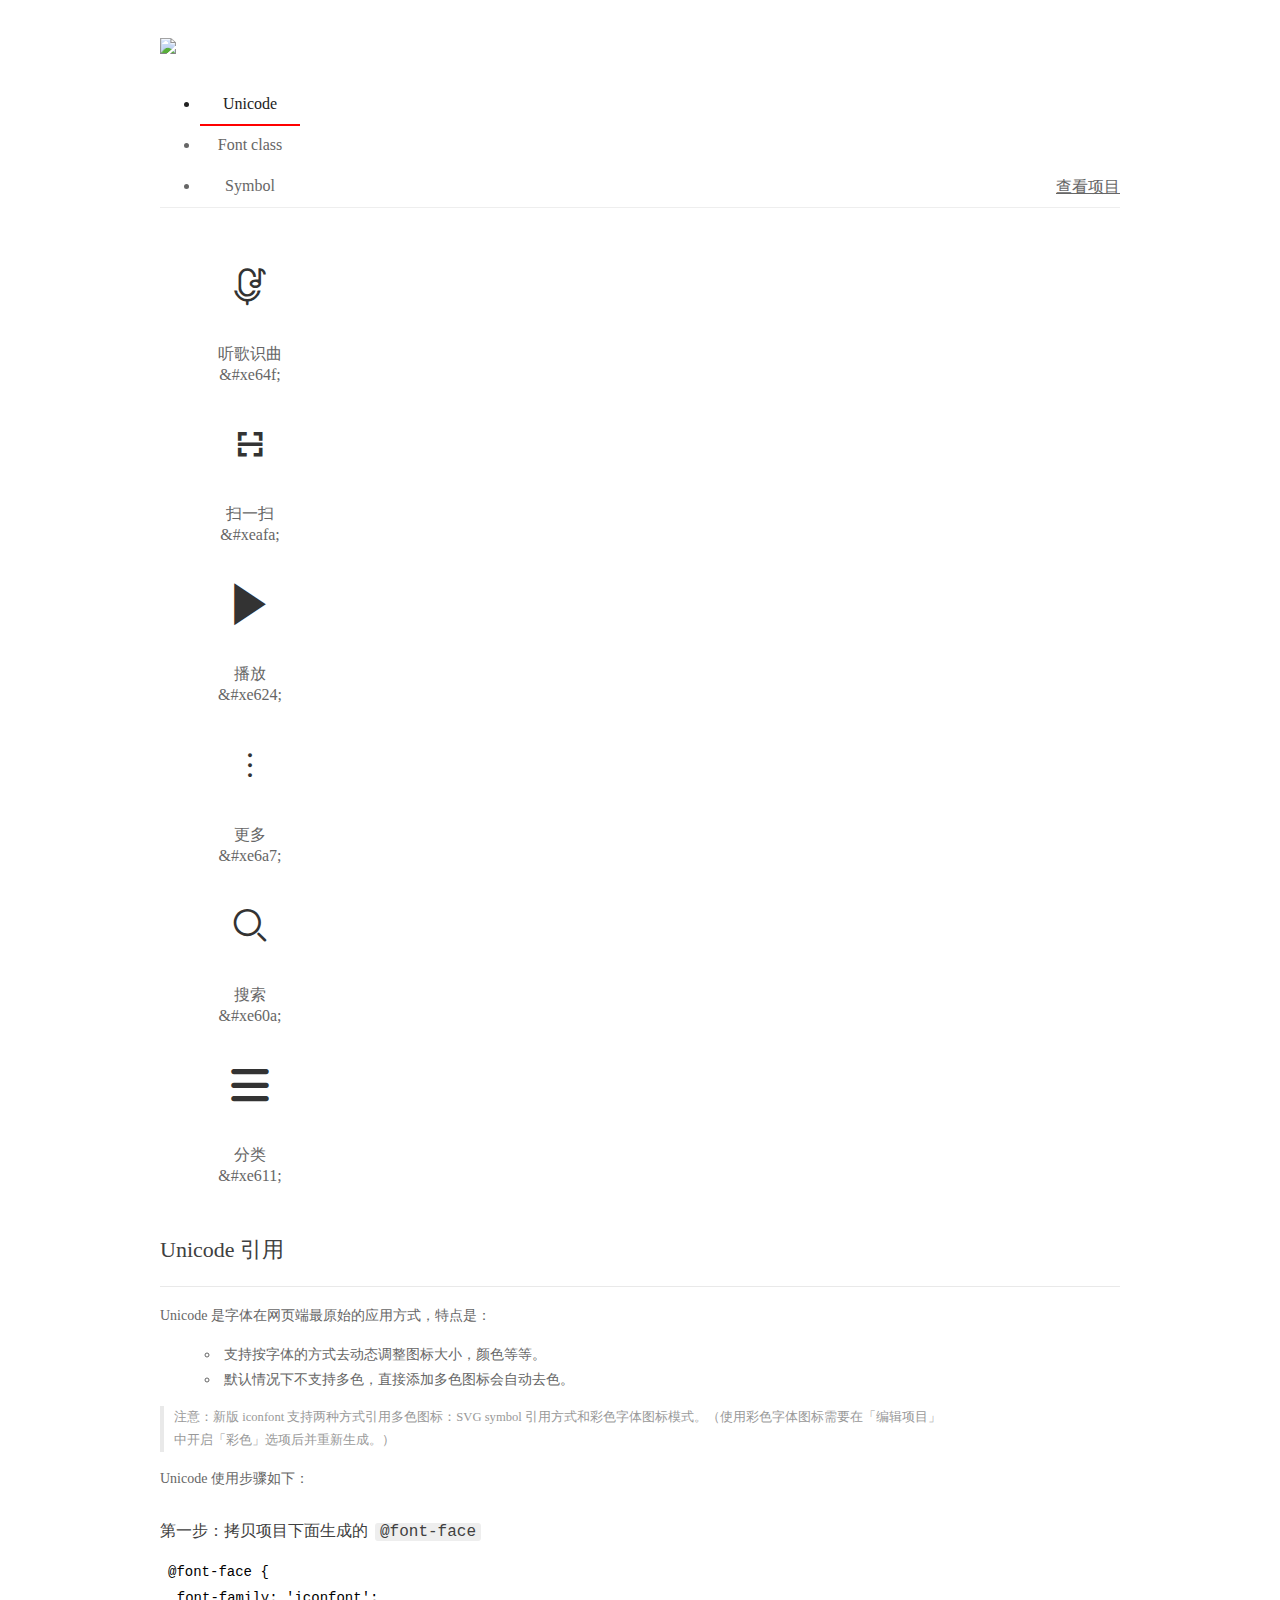
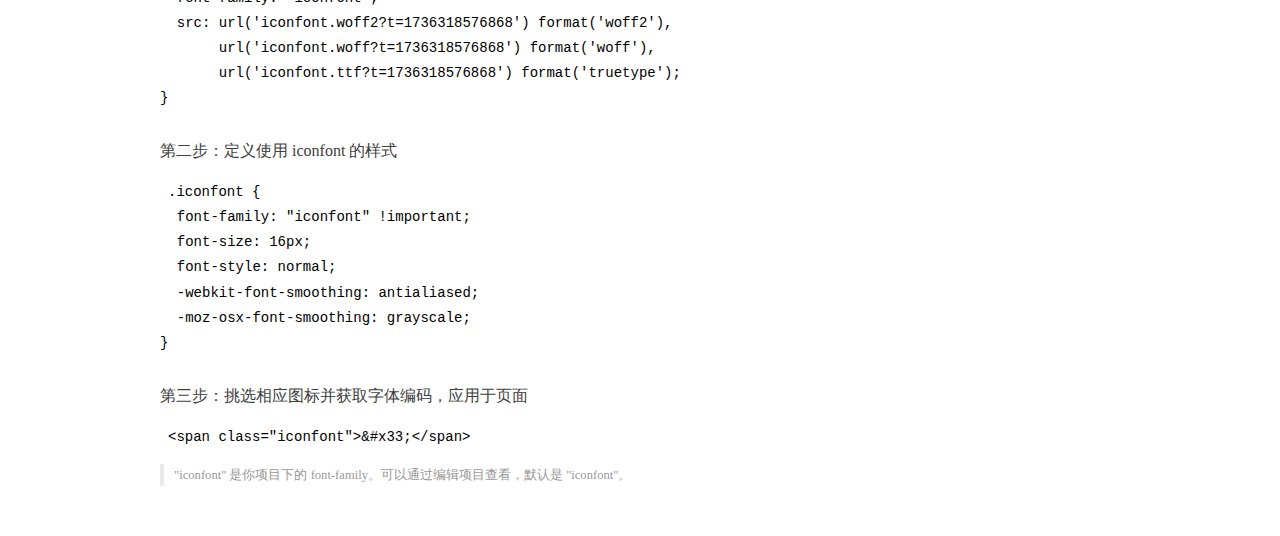
==== home/public/assets/fonts/demo_index.html @ 4e49a6f7 "optimize all" ====
<!DOCTYPE html>
<html>
<head>
  <meta charset="utf-8"/>
  <title>iconfont Demo</title>
  <link rel="shortcut icon" href="//img.alicdn.com/imgextra/i4/O1CN01Z5paLz1O0zuCC7osS_!!6000000001644-55-tps-83-82.svg" type="image/x-icon"/>
  <link rel="icon" type="image/svg+xml" href="//img.alicdn.com/imgextra/i4/O1CN01Z5paLz1O0zuCC7osS_!!6000000001644-55-tps-83-82.svg"/>
  <link rel="stylesheet" href="https://g.alicdn.com/thx/cube/1.3.2/cube.min.css">
  <link rel="stylesheet" href="demo.css">
  <link rel="stylesheet" href="iconfont.css">
  <script src="iconfont.js"></script>
  <!-- jQuery -->
  <script src="https://a1.alicdn.com/oss/uploads/2018/12/26/7bfddb60-08e8-11e9-9b04-53e73bb6408b.js"></script>
  <!-- 代码高亮 -->
  <script src="https://a1.alicdn.com/oss/uploads/2018/12/26/a3f714d0-08e6-11e9-8a15-ebf944d7534c.js"></script>
  <style>
    .main .logo {
      margin-top: 0;
      height: auto;
    }

    .main .logo a {
      display: flex;
      align-items: center;
    }

    .main .logo .sub-title {
      margin-left: 0.5em;
      font-size: 22px;
      color: #fff;
      background: linear-gradient(-45deg, #3967FF, #B500FE);
      -webkit-background-clip: text;
      -webkit-text-fill-color: transparent;
    }
  </style>
</head>
<body>
  <div class="main">
    <h1 class="logo"><a href="https://www.iconfont.cn/" title="iconfont 首页" target="_blank">
      <img width="200" src="https://img.alicdn.com/imgextra/i3/O1CN01Mn65HV1FfSEzR6DKv_!!6000000000514-55-tps-228-59.svg">
      
    </a></h1>
    <div class="nav-tabs">
      <ul id="tabs" class="dib-box">
        <li class="dib active"><span>Unicode</span></li>
        <li class="dib"><span>Font class</span></li>
        <li class="dib"><span>Symbol</span></li>
      </ul>
      
      <a href="https://www.iconfont.cn/manage/index?manage_type=myprojects&projectId=4805998" target="_blank" class="nav-more">查看项目</a>
      
    </div>
    <div class="tab-container">
      <div class="content unicode" style="display: block;">
          <ul class="icon_lists dib-box">
          
            <li class="dib">
              <span class="icon iconfont">&#xe64f;</span>
                <div class="name">听歌识曲</div>
                <div class="code-name">&amp;#xe64f;</div>
              </li>
          
            <li class="dib">
              <span class="icon iconfont">&#xeafa;</span>
                <div class="name">扫一扫</div>
                <div class="code-name">&amp;#xeafa;</div>
              </li>
          
            <li class="dib">
              <span class="icon iconfont">&#xe624;</span>
                <div class="name">播放</div>
                <div class="code-name">&amp;#xe624;</div>
              </li>
          
            <li class="dib">
              <span class="icon iconfont">&#xe6a7;</span>
                <div class="name">更多</div>
                <div class="code-name">&amp;#xe6a7;</div>
              </li>
          
            <li class="dib">
              <span class="icon iconfont">&#xe60a;</span>
                <div class="name">搜索</div>
                <div class="code-name">&amp;#xe60a;</div>
              </li>
          
            <li class="dib">
              <span class="icon iconfont">&#xe611;</span>
                <div class="name">分类</div>
                <div class="code-name">&amp;#xe611;</div>
              </li>
          
          </ul>
          <div class="article markdown">
          <h2 id="unicode-">Unicode 引用</h2>
          <hr>

          <p>Unicode 是字体在网页端最原始的应用方式，特点是：</p>
          <ul>
            <li>支持按字体的方式去动态调整图标大小，颜色等等。</li>
            <li>默认情况下不支持多色，直接添加多色图标会自动去色。</li>
          </ul>
          <blockquote>
            <p>注意：新版 iconfont 支持两种方式引用多色图标：SVG symbol 引用方式和彩色字体图标模式。（使用彩色字体图标需要在「编辑项目」中开启「彩色」选项后并重新生成。）</p>
          </blockquote>
          <p>Unicode 使用步骤如下：</p>
          <h3 id="-font-face">第一步：拷贝项目下面生成的 <code>@font-face</code></h3>
<pre><code class="language-css"
>@font-face {
  font-family: 'iconfont';
  src: url('iconfont.woff2?t=1736318576868') format('woff2'),
       url('iconfont.woff?t=1736318576868') format('woff'),
       url('iconfont.ttf?t=1736318576868') format('truetype');
}
</code></pre>
          <h3 id="-iconfont-">第二步：定义使用 iconfont 的样式</h3>
<pre><code class="language-css"
>.iconfont {
  font-family: "iconfont" !important;
  font-size: 16px;
  font-style: normal;
  -webkit-font-smoothing: antialiased;
  -moz-osx-font-smoothing: grayscale;
}
</code></pre>
          <h3 id="-">第三步：挑选相应图标并获取字体编码，应用于页面</h3>
<pre>
<code class="language-html"
>&lt;span class="iconfont"&gt;&amp;#x33;&lt;/span&gt;
</code></pre>
          <blockquote>
            <p>"iconfont" 是你项目下的 font-family。可以通过编辑项目查看，默认是 "iconfont"。</p>
          </blockquote>
          </div>
      </div>
      <div class="content font-class">
        <ul class="icon_lists dib-box">
          
          <li class="dib">
            <span class="icon iconfont icon-tinggeshiqu"></span>
            <div class="name">
              听歌识曲
            </div>
            <div class="code-name">.icon-tinggeshiqu
            </div>
          </li>
          
          <li class="dib">
            <span class="icon iconfont icon-saoyisao"></span>
            <div class="name">
              扫一扫
            </div>
            <div class="code-name">.icon-saoyisao
            </div>
          </li>
          
          <li class="dib">
            <span class="icon iconfont icon-arrow-"></span>
            <div class="name">
              播放
            </div>
            <div class="code-name">.icon-arrow-
            </div>
          </li>
          
          <li class="dib">
            <span class="icon iconfont icon-gengduo"></span>
            <div class="name">
              更多
            </div>
            <div class="code-name">.icon-gengduo
            </div>
          </li>
          
          <li class="dib">
            <span class="icon iconfont icon-sousuo"></span>
            <div class="name">
              搜索
            </div>
            <div class="code-name">.icon-sousuo
            </div>
          </li>
          
          <li class="dib">
            <span class="icon iconfont icon-fenlei"></span>
            <div class="name">
              分类
            </div>
            <div class="code-name">.icon-fenlei
            </div>
          </li>
          
        </ul>
        <div class="article markdown">
        <h2 id="font-class-">font-class 引用</h2>
        <hr>

        <p>font-class 是 Unicode 使用方式的一种变种，主要是解决 Unicode 书写不直观，语意不明确的问题。</p>
        <p>与 Unicode 使用方式相比，具有如下特点：</p>
        <ul>
          <li>相比于 Unicode 语意明确，书写更直观。可以很容易分辨这个 icon 是什么。</li>
          <li>因为使用 class 来定义图标，所以当要替换图标时，只需要修改 class 里面的 Unicode 引用。</li>
        </ul>
        <p>使用步骤如下：</p>
        <h3 id="-fontclass-">第一步：引入项目下面生成的 fontclass 代码：</h3>
<pre><code class="language-html">&lt;link rel="stylesheet" href="./iconfont.css"&gt;
</code></pre>
        <h3 id="-">第二步：挑选相应图标并获取类名，应用于页面：</h3>
<pre><code class="language-html">&lt;span class="iconfont icon-xxx"&gt;&lt;/span&gt;
</code></pre>
        <blockquote>
          <p>"
            iconfont" 是你项目下的 font-family。可以通过编辑项目查看，默认是 "iconfont"。</p>
        </blockquote>
      </div>
      </div>
      <div class="content symbol">
          <ul class="icon_lists dib-box">
          
            <li class="dib">
                <svg class="icon svg-icon" aria-hidden="true">
                  <use xlink:href="#icon-tinggeshiqu"></use>
                </svg>
                <div class="name">听歌识曲</div>
                <div class="code-name">#icon-tinggeshiqu</div>
            </li>
          
            <li class="dib">
                <svg class="icon svg-icon" aria-hidden="true">
                  <use xlink:href="#icon-saoyisao"></use>
                </svg>
                <div class="name">扫一扫</div>
                <div class="code-name">#icon-saoyisao</div>
            </li>
          
            <li class="dib">
                <svg class="icon svg-icon" aria-hidden="true">
                  <use xlink:href="#icon-arrow-"></use>
                </svg>
                <div class="name">播放</div>
                <div class="code-name">#icon-arrow-</div>
            </li>
          
            <li class="dib">
                <svg class="icon svg-icon" aria-hidden="true">
                  <use xlink:href="#icon-gengduo"></use>
                </svg>
                <div class="name">更多</div>
                <div class="code-name">#icon-gengduo</div>
            </li>
          
            <li class="dib">
                <svg class="icon svg-icon" aria-hidden="true">
                  <use xlink:href="#icon-sousuo"></use>
                </svg>
                <div class="name">搜索</div>
                <div class="code-name">#icon-sousuo</div>
            </li>
          
            <li class="dib">
                <svg class="icon svg-icon" aria-hidden="true">
                  <use xlink:href="#icon-fenlei"></use>
                </svg>
                <div class="name">分类</div>
                <div class="code-name">#icon-fenlei</div>
            </li>
          
          </ul>
          <div class="article markdown">
          <h2 id="symbol-">Symbol 引用</h2>
          <hr>

          <p>这是一种全新的使用方式，应该说这才是未来的主流，也是平台目前推荐的用法。相关介绍可以参考这篇<a href="">文章</a>
            这种用法其实是做了一个 SVG 的集合，与另外两种相比具有如下特点：</p>
          <ul>
            <li>支持多色图标了，不再受单色限制。</li>
            <li>通过一些技巧，支持像字体那样，通过 <code>font-size</code>, <code>color</code> 来调整样式。</li>
            <li>兼容性较差，支持 IE9+，及现代浏览器。</li>
            <li>浏览器渲染 SVG 的性能一般，还不如 png。</li>
          </ul>
          <p>使用步骤如下：</p>
          <h3 id="-symbol-">第一步：引入项目下面生成的 symbol 代码：</h3>
<pre><code class="language-html">&lt;script src="./iconfont.js"&gt;&lt;/script&gt;
</code></pre>
          <h3 id="-css-">第二步：加入通用 CSS 代码（引入一次就行）：</h3>
<pre><code class="language-html">&lt;style&gt;
.icon {
  width: 1em;
  height: 1em;
  vertical-align: -0.15em;
  fill: currentColor;
  overflow: hidden;
}
&lt;/style&gt;
</code></pre>
          <h3 id="-">第三步：挑选相应图标并获取类名，应用于页面：</h3>
<pre><code class="language-html">&lt;svg class="icon" aria-hidden="true"&gt;
  &lt;use xlink:href="#icon-xxx"&gt;&lt;/use&gt;
&lt;/svg&gt;
</code></pre>
          </div>
      </div>

    </div>
  </div>
  <script>
  $(document).ready(function () {
      $('.tab-container .content:first').show()

      $('#tabs li').click(function (e) {
        var tabContent = $('.tab-container .content')
        var index = $(this).index()

        if ($(this).hasClass('active')) {
          return
        } else {
          $('#tabs li').removeClass('active')
          $(this).addClass('active')

          tabContent.hide().eq(index).fadeIn()
        }
      })
    })
  </script>
</body>
</html>
---- home/public/assets/fonts/demo.css ----
/* Logo 字体 */
@font-face {
  font-family: "iconfont logo";
  src: url('https://at.alicdn.com/t/font_985780_km7mi63cihi.eot?t=1545807318834');
  src: url('https://at.alicdn.com/t/font_985780_km7mi63cihi.eot?t=1545807318834#iefix') format('embedded-opentype'),
    url('https://at.alicdn.com/t/font_985780_km7mi63cihi.woff?t=1545807318834') format('woff'),
    url('https://at.alicdn.com/t/font_985780_km7mi63cihi.ttf?t=1545807318834') format('truetype'),
    url('https://at.alicdn.com/t/font_985780_km7mi63cihi.svg?t=1545807318834#iconfont') format('svg');
}

.logo {
  font-family: "iconfont logo";
  font-size: 160px;
  font-style: normal;
  -webkit-font-smoothing: antialiased;
  -moz-osx-font-smoothing: grayscale;
}

/* tabs */
.nav-tabs {
  position: relative;
}

.nav-tabs .nav-more {
  position: absolute;
  right: 0;
  bottom: 0;
  height: 42px;
  line-height: 42px;
  color: #666;
}

#tabs {
  border-bottom: 1px solid #eee;
}

#tabs li {
  cursor: pointer;
  width: 100px;
  height: 40px;
  line-height: 40px;
  text-align: center;
  font-size: 16px;
  border-bottom: 2px solid transparent;
  position: relative;
  z-index: 1;
  margin-bottom: -1px;
  color: #666;
}


#tabs .active {
  border-bottom-color: #f00;
  color: #222;
}

.tab-container .content {
  display: none;
}

/* 页面布局 */
.main {
  padding: 30px 100px;
  width: 960px;
  margin: 0 auto;
}

.main .logo {
  color: #333;
  text-align: left;
  margin-bottom: 30px;
  line-height: 1;
  height: 110px;
  margin-top: -50px;
  overflow: hidden;
  *zoom: 1;
}

.main .logo a {
  font-size: 160px;
  color: #333;
}

.helps {
  margin-top: 40px;
}

.helps pre {
  padding: 20px;
  margin: 10px 0;
  border: solid 1px #e7e1cd;
  background-color: #fffdef;
  overflow: auto;
}

.icon_lists {
  width: 100% !important;
  overflow: hidden;
  *zoom: 1;
}

.icon_lists li {
  width: 100px;
  margin-bottom: 10px;
  margin-right: 20px;
  text-align: center;
  list-style: none !important;
  cursor: default;
}

.icon_lists li .code-name {
  line-height: 1.2;
}

.icon_lists .icon {
  display: block;
  height: 100px;
  line-height: 100px;
  font-size: 42px;
  margin: 10px auto;
  color: #333;
  -webkit-transition: font-size 0.25s linear, width 0.25s linear;
  -moz-transition: font-size 0.25s linear, width 0.25s linear;
  transition: font-size 0.25s linear, width 0.25s linear;
}

.icon_lists .icon:hover {
  font-size: 100px;
}

.icon_lists .svg-icon {
  /* 通过设置 font-size 来改变图标大小 */
  width: 1em;
  /* 图标和文字相邻时，垂直对齐 */
  vertical-align: -0.15em;
  /* 通过设置 color 来改变 SVG 的颜色/fill */
  fill: currentColor;
  /* path 和 stroke 溢出 viewBox 部分在 IE 下会显示
      normalize.css 中也包含这行 */
  overflow: hidden;
}

.icon_lists li .name,
.icon_lists li .code-name {
  color: #666;
}

/* markdown 样式 */
.markdown {
  color: #666;
  font-size: 14px;
  line-height: 1.8;
}

.highlight {
  line-height: 1.5;
}

.markdown img {
  vertical-align: middle;
  max-width: 100%;
}

.markdown h1 {
  color: #404040;
  font-weight: 500;
  line-height: 40px;
  margin-bottom: 24px;
}

.markdown h2,
.markdown h3,
.markdown h4,
.markdown h5,
.markdown h6 {
  color: #404040;
  margin: 1.6em 0 0.6em 0;
  font-weight: 500;
  clear: both;
}

.markdown h1 {
  font-size: 28px;
}

.markdown h2 {
  font-size: 22px;
}

.markdown h3 {
  font-size: 16px;
}

.markdown h4 {
  font-size: 14px;
}

.markdown h5 {
  font-size: 12px;
}

.markdown h6 {
  font-size: 12px;
}

.markdown hr {
  height: 1px;
  border: 0;
  background: #e9e9e9;
  margin: 16px 0;
  clear: both;
}

.markdown p {
  margin: 1em 0;
}

.markdown>p,
.markdown>blockquote,
.markdown>.highlight,
.markdown>ol,
.markdown>ul {
  width: 80%;
}

.markdown ul>li {
  list-style: circle;
}

.markdown>ul li,
.markdown blockquote ul>li {
  margin-left: 20px;
  padding-left: 4px;
}

.markdown>ul li p,
.markdown>ol li p {
  margin: 0.6em 0;
}

.markdown ol>li {
  list-style: decimal;
}

.markdown>ol li,
.markdown blockquote ol>li {
  margin-left: 20px;
  padding-left: 4px;
}

.markdown code {
  margin: 0 3px;
  padding: 0 5px;
  background: #eee;
  border-radius: 3px;
}

.markdown strong,
.markdown b {
  font-weight: 600;
}

.markdown>table {
  border-collapse: collapse;
  border-spacing: 0px;
  empty-cells: show;
  border: 1px solid #e9e9e9;
  width: 95%;
  margin-bottom: 24px;
}

.markdown>table th {
  white-space: nowrap;
  color: #333;
  font-weight: 600;
}

.markdown>table th,
.markdown>table td {
  border: 1px solid #e9e9e9;
  padding: 8px 16px;
  text-align: left;
}

.markdown>table th {
  background: #F7F7F7;
}

.markdown blockquote {
  font-size: 90%;
  color: #999;
  border-left: 4px solid #e9e9e9;
  padding-left: 0.8em;
  margin: 1em 0;
}

.markdown blockquote p {
  margin: 0;
}

.markdown .anchor {
  opacity: 0;
  transition: opacity 0.3s ease;
  margin-left: 8px;
}

.markdown .waiting {
  color: #ccc;
}

.markdown h1:hover .anchor,
.markdown h2:hover .anchor,
.markdown h3:hover .anchor,
.markdown h4:hover .anchor,
.markdown h5:hover .anchor,
.markdown h6:hover .anchor {
  opacity: 1;
  display: inline-block;
}

.markdown>br,
.markdown>p>br {
  clear: both;
}


.hljs {
  display: block;
  background: white;
  padding: 0.5em;
  color: #333333;
  overflow-x: auto;
}

.hljs-comment,
.hljs-meta {
  color: #969896;
}

.hljs-string,
.hljs-variable,
.hljs-template-variable,
.hljs-strong,
.hljs-emphasis,
.hljs-quote {
  color: #df5000;
}

.hljs-keyword,
.hljs-selector-tag,
.hljs-type {
  color: #a71d5d;
}

.hljs-literal,
.hljs-symbol,
.hljs-bullet,
.hljs-attribute {
  color: #0086b3;
}

.hljs-section,
.hljs-name {
  color: #63a35c;
}

.hljs-tag {
  color: #333333;
}

.hljs-title,
.hljs-attr,
.hljs-selector-id,
.hljs-selector-class,
.hljs-selector-attr,
.hljs-selector-pseudo {
  color: #795da3;
}

.hljs-addition {
  color: #55a532;
  background-color: #eaffea;
}

.hljs-deletion {
  color: #bd2c00;
  background-color: #ffecec;
}

.hljs-link {
  text-decoration: underline;
}

/* 代码高亮 */
/* PrismJS 1.15.0
https://prismjs.com/download.html#themes=prism&languages=markup+css+clike+javascript */
/**
 * prism.js default theme for JavaScript, CSS and HTML
 * Based on dabblet (http://dabblet.com)
 * @author Lea Verou
 */
code[class*="language-"],
pre[class*="language-"] {
  color: black;
  background: none;
  text-shadow: 0 1px white;
  font-family: Consolas, Monaco, 'Andale Mono', 'Ubuntu Mono', monospace;
  text-align: left;
  white-space: pre;
  word-spacing: normal;
  word-break: normal;
  word-wrap: normal;
  line-height: 1.5;

  -moz-tab-size: 4;
  -o-tab-size: 4;
  tab-size: 4;

  -webkit-hyphens: none;
  -moz-hyphens: none;
  -ms-hyphens: none;
  hyphens: none;
}

pre[class*="language-"]::-moz-selection,
pre[class*="language-"] ::-moz-selection,
code[class*="language-"]::-moz-selection,
code[class*="language-"] ::-moz-selection {
  text-shadow: none;
  background: #b3d4fc;
}

pre[class*="language-"]::selection,
pre[class*="language-"] ::selection,
code[class*="language-"]::selection,
code[class*="language-"] ::selection {
  text-shadow: none;
  background: #b3d4fc;
}

@media print {

  code[class*="language-"],
  pre[class*="language-"] {
    text-shadow: none;
  }
}

/* Code blocks */
pre[class*="language-"] {
  padding: 1em;
  margin: .5em 0;
  overflow: auto;
}

:not(pre)>code[class*="language-"],
pre[class*="language-"] {
  background: #f5f2f0;
}

/* Inline code */
:not(pre)>code[class*="language-"] {
  padding: .1em;
  border-radius: .3em;
  white-space: normal;
}

.token.comment,
.token.prolog,
.token.doctype,
.token.cdata {
  color: slategray;
}

.token.punctuation {
  color: #999;
}

.namespace {
  opacity: .7;
}

.token.property,
.token.tag,
.token.boolean,
.token.number,
.token.constant,
.token.symbol,
.token.deleted {
  color: #905;
}

.token.selector,
.token.attr-name,
.token.string,
.token.char,
.token.builtin,
.token.inserted {
  color: #690;
}

.token.operator,
.token.entity,
.token.url,
.language-css .token.string,
.style .token.string {
  color: #9a6e3a;
  background: hsla(0, 0%, 100%, .5);
}

.token.atrule,
.token.attr-value,
.token.keyword {
  color: #07a;
}

.token.function,
.token.class-name {
  color: #DD4A68;
}

.token.regex,
.token.important,
.token.variable {
  color: #e90;
}

.token.important,
.token.bold {
  font-weight: bold;
}

.token.italic {
  font-style: italic;
}

.token.entity {
  cursor: help;
}
---- home/public/assets/fonts/iconfont.css ----
@font-face {
  font-family: "iconfont"; /* Project id 4805998 */
  src: url('iconfont.woff2?t=1736318576868') format('woff2'),
       url('iconfont.woff?t=1736318576868') format('woff'),
       url('iconfont.ttf?t=1736318576868') format('truetype');
}

.iconfont {
  font-family: "iconfont" !important;
  font-size: 16px;
  font-style: normal;
  -webkit-font-smoothing: antialiased;
  -moz-osx-font-smoothing: grayscale;
}

.icon-tinggeshiqu:before {
  content: "\e64f";
}

.icon-saoyisao:before {
  content: "\eafa";
}

.icon-arrow-:before {
  content: "\e624";
}

.icon-gengduo:before {
  content: "\e6a7";
}

.icon-sousuo:before {
  content: "\e60a";
}

.icon-fenlei:before {
  content: "\e611";
}
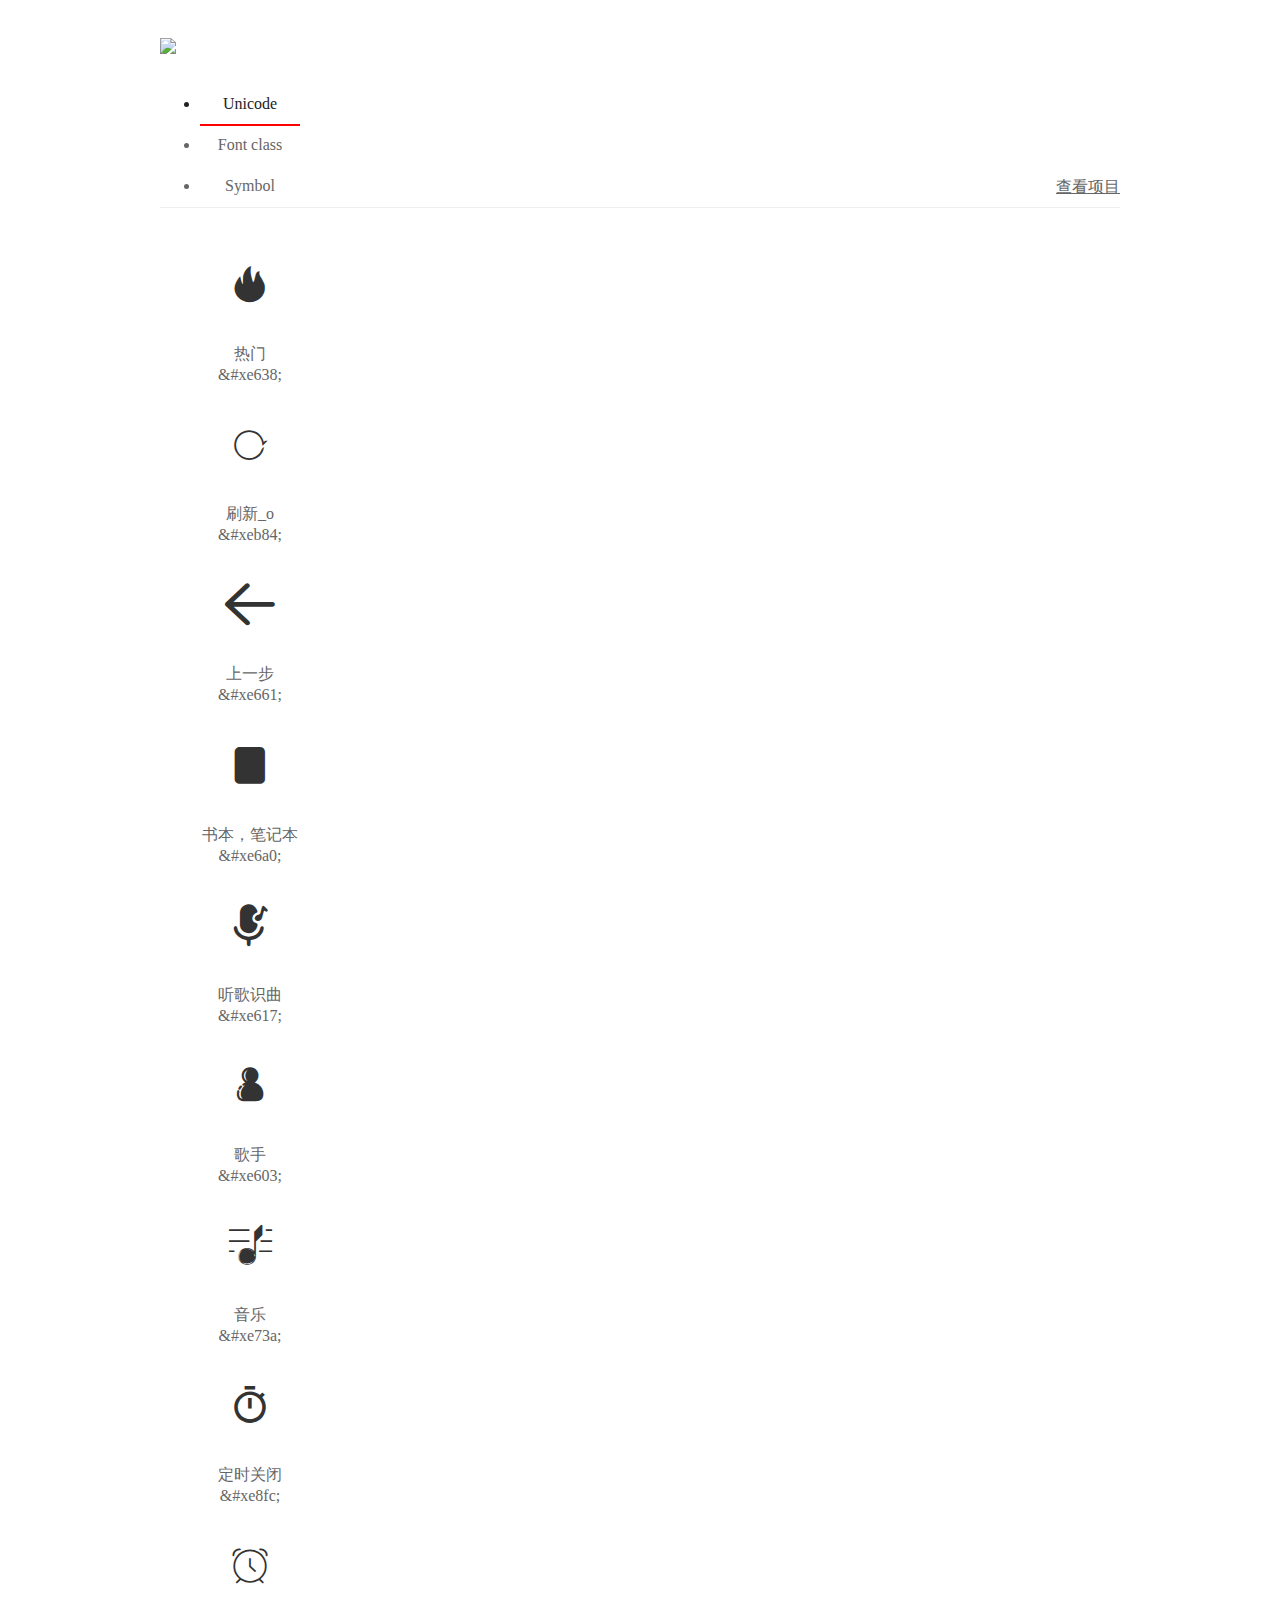
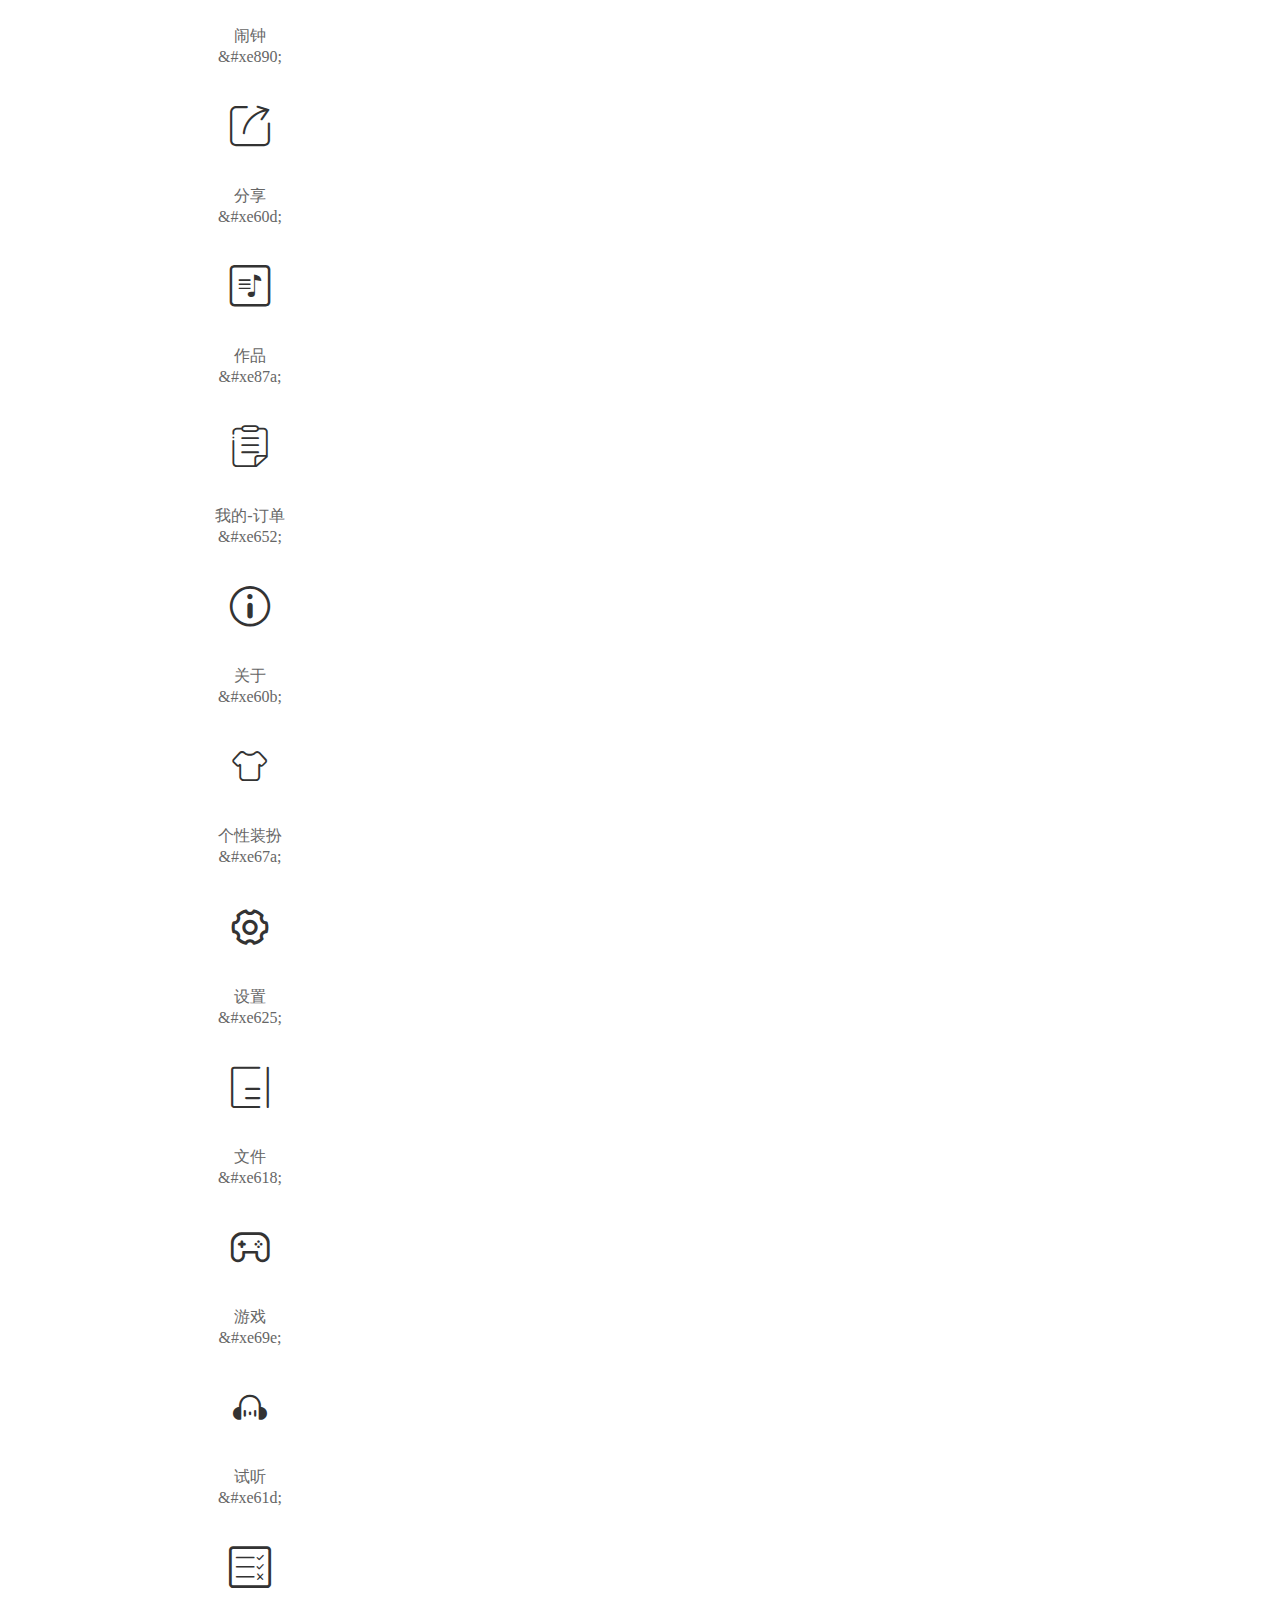
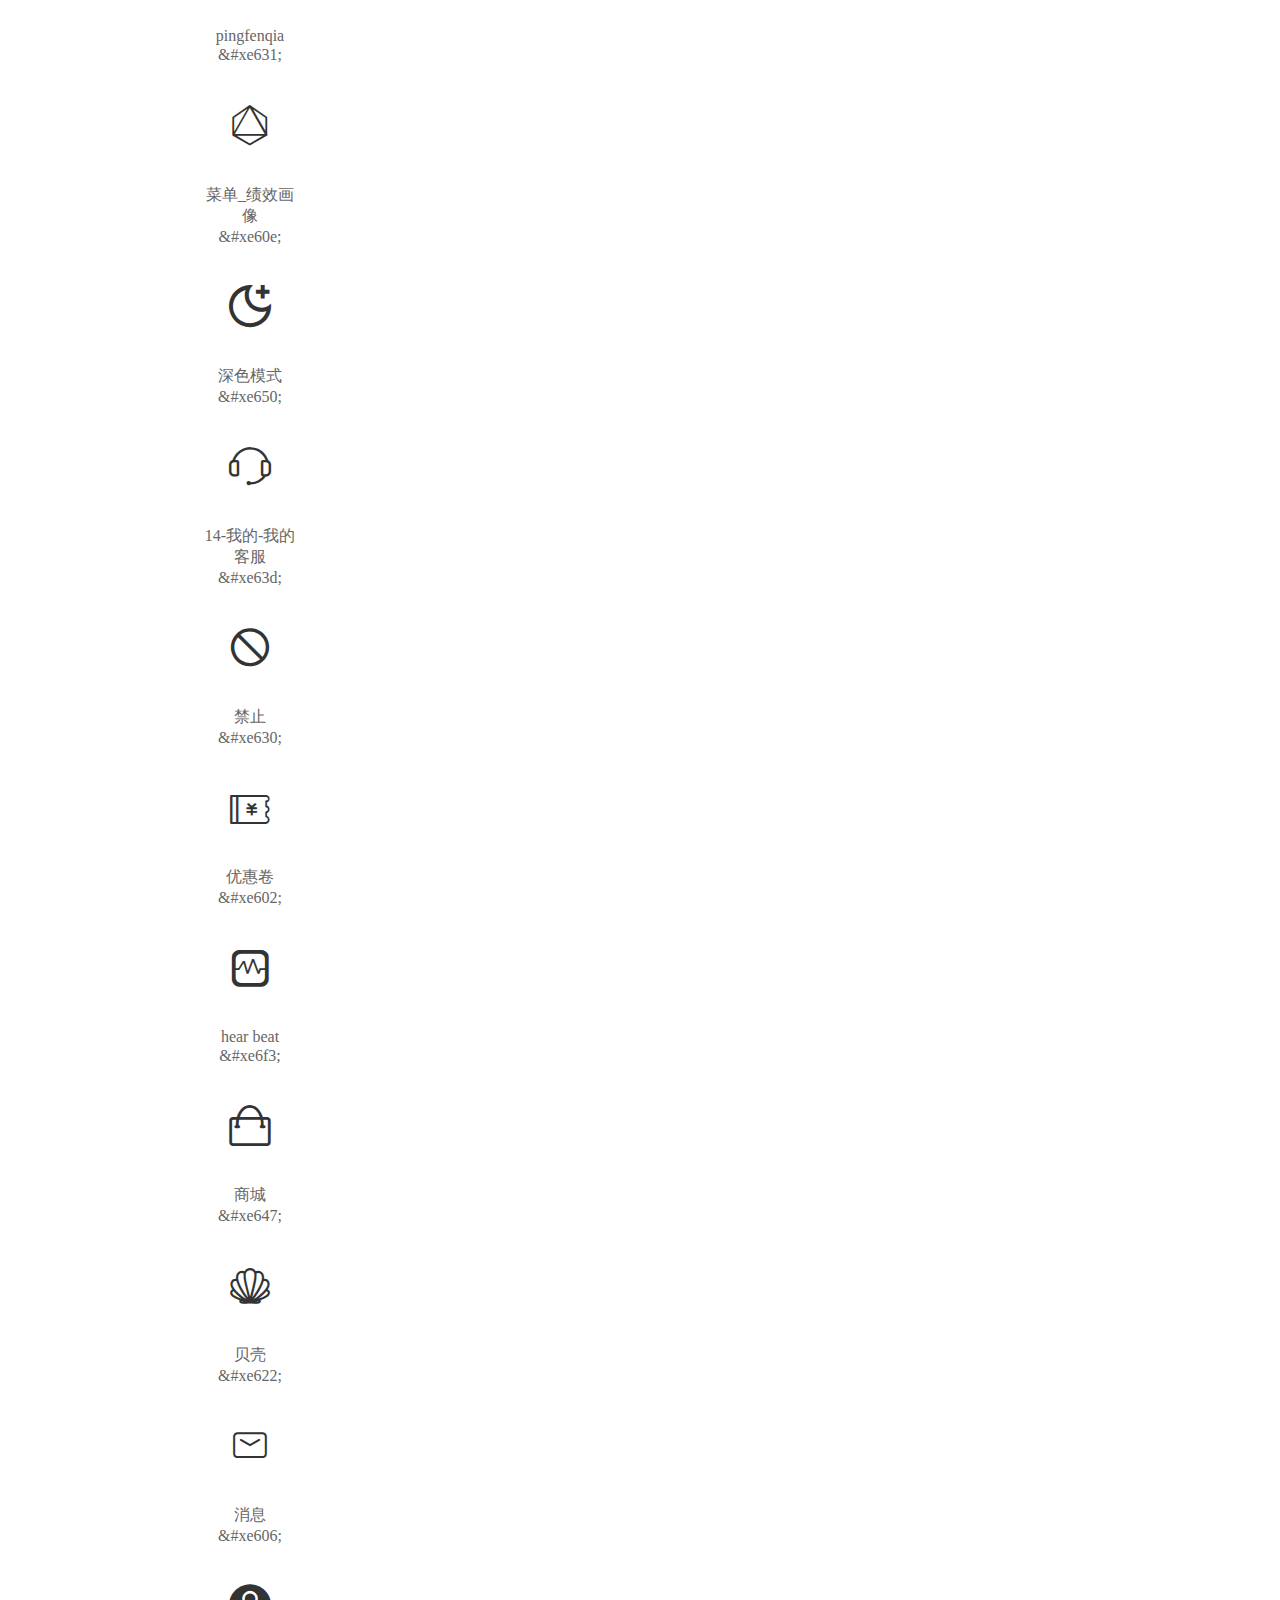
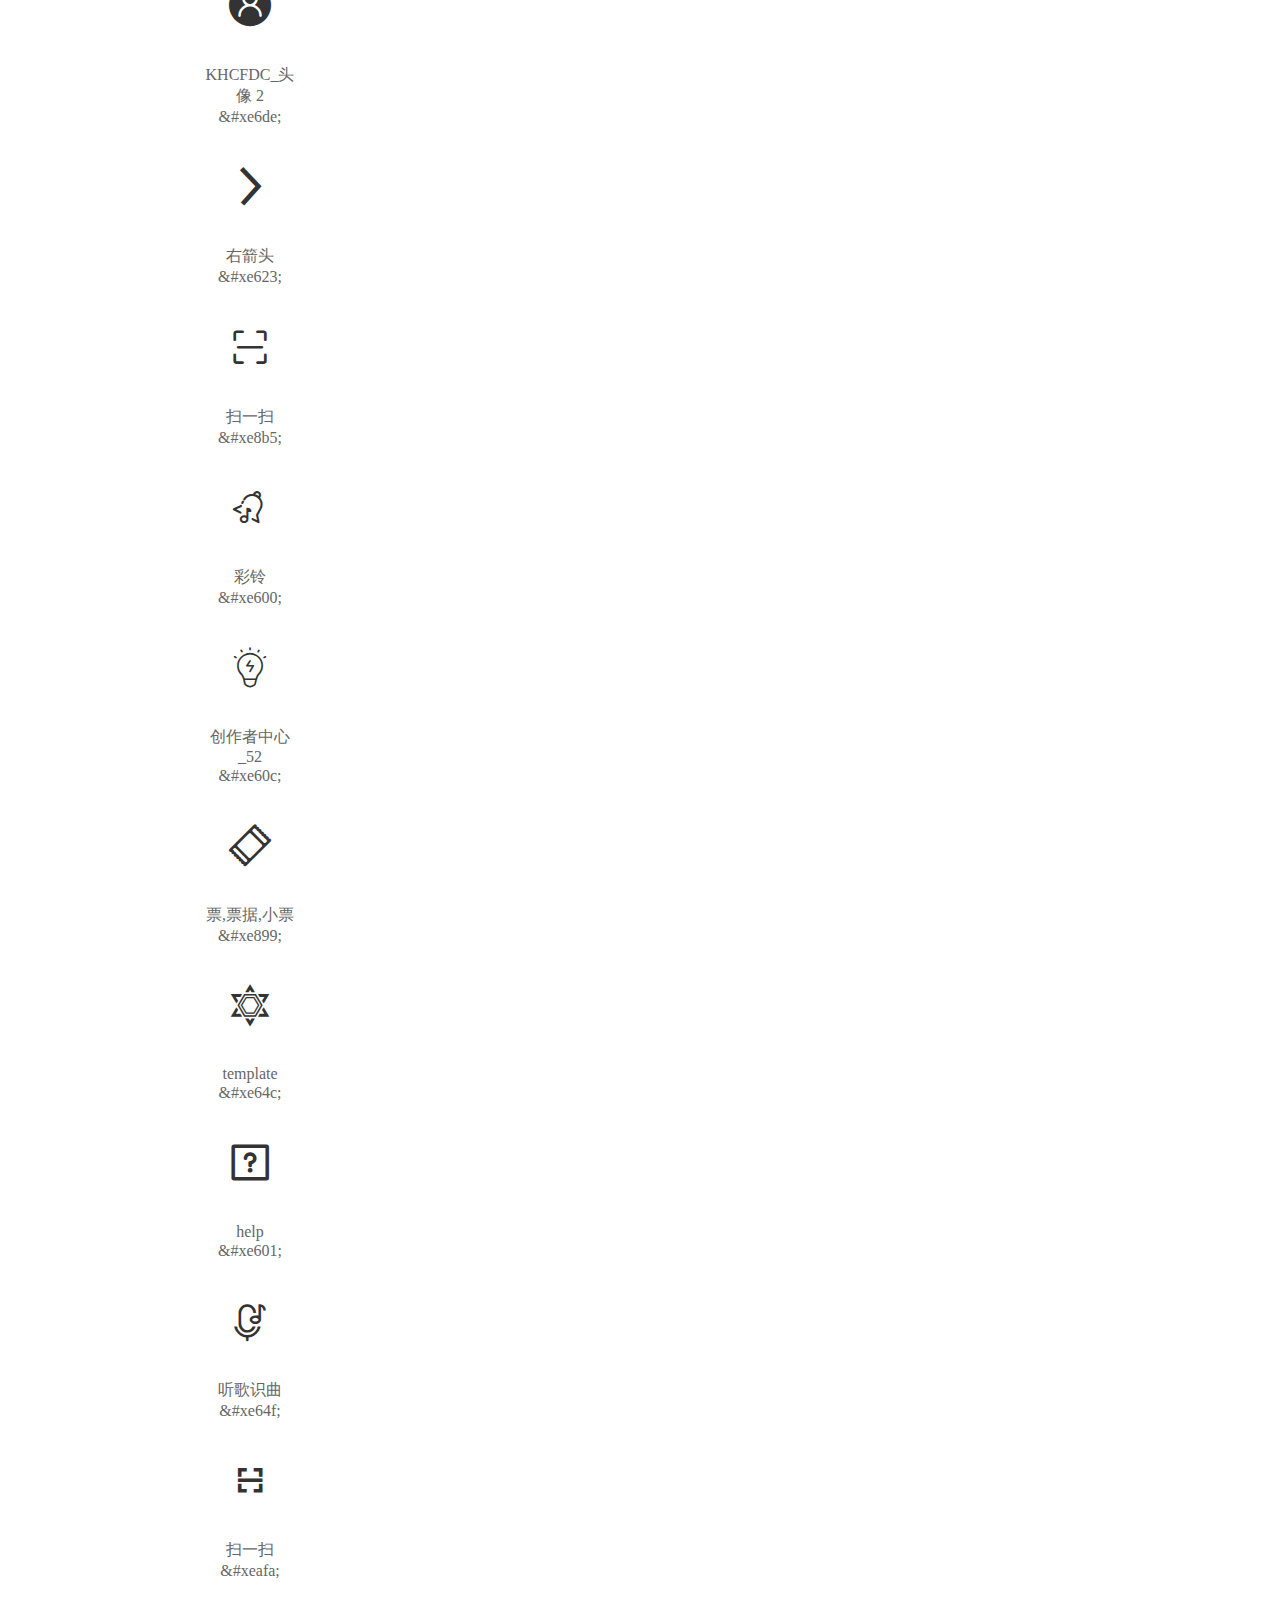
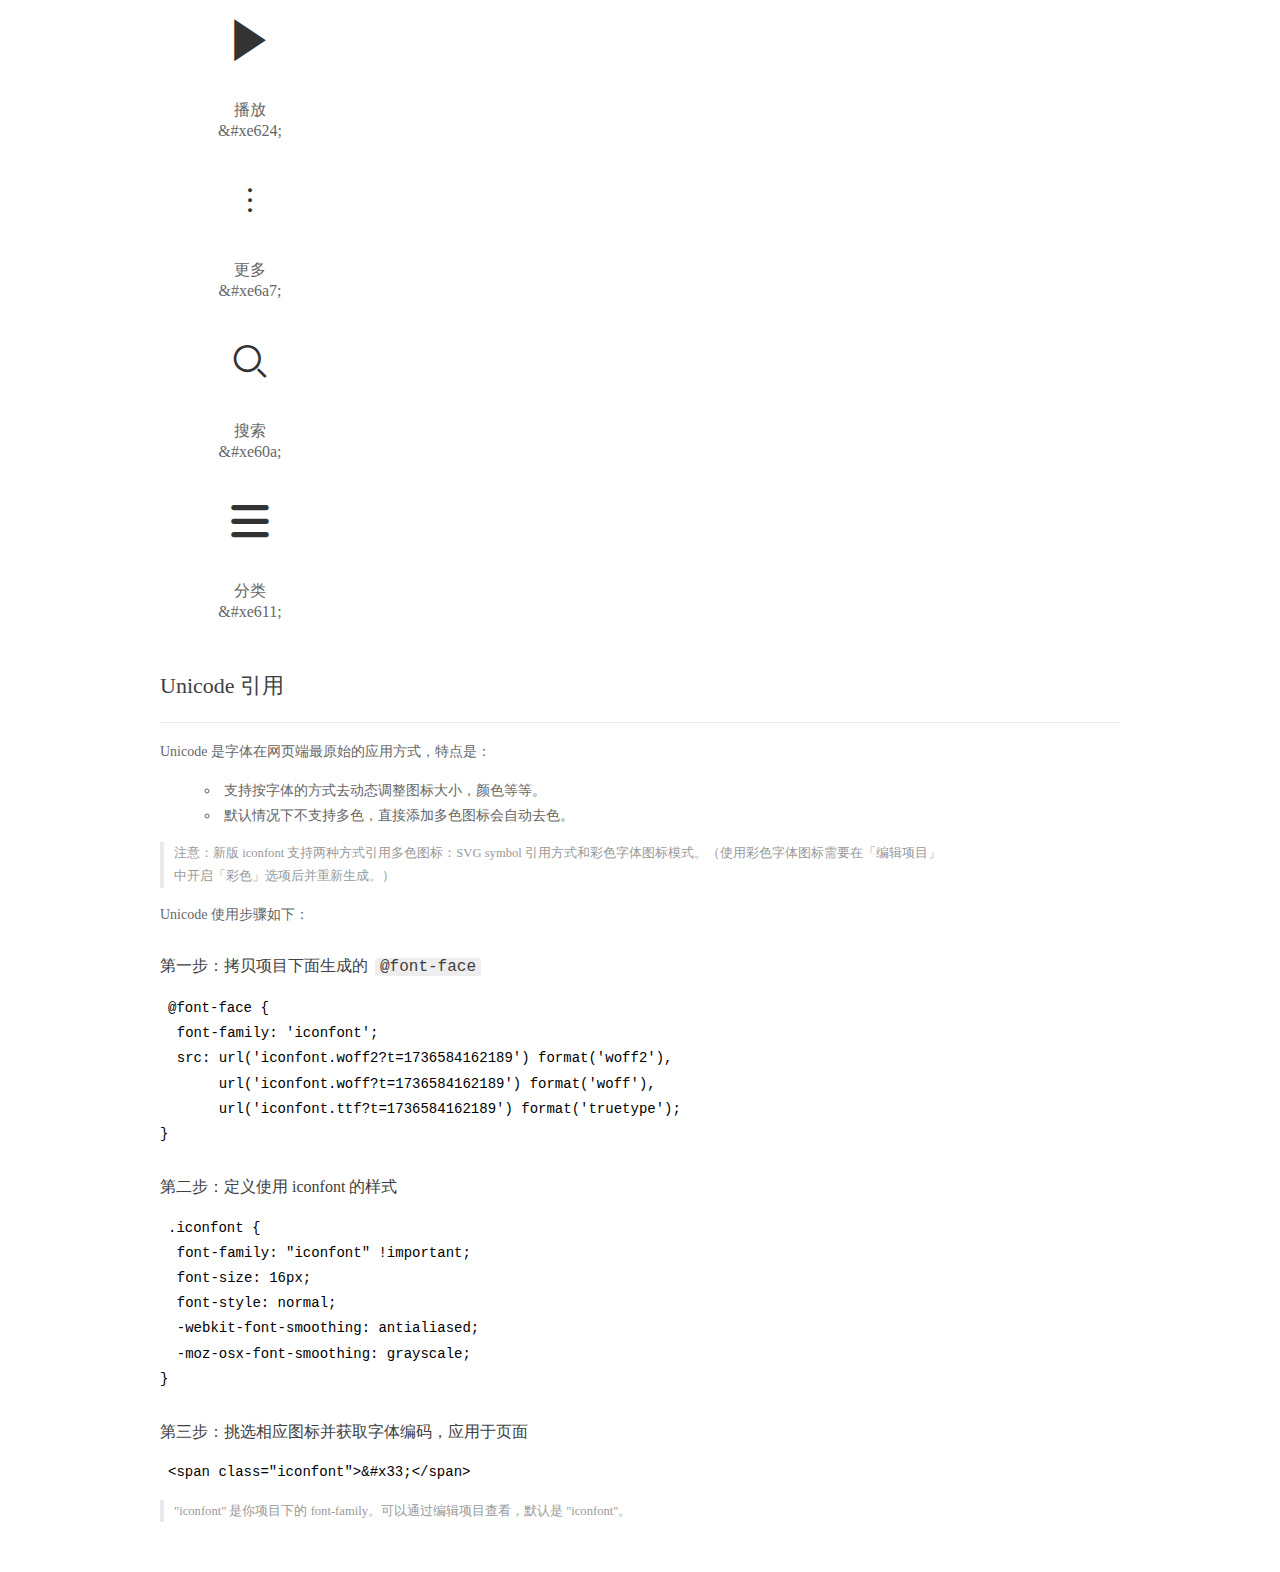
==== commit e69af0e5: "add all" ====
--- a/home/public/assets/fonts/demo_index.html
+++ b/home/public/assets/fonts/demo_index.html
@@ -55,6 +55,222 @@
           <ul class="icon_lists dib-box">
           
             <li class="dib">
+              <span class="icon iconfont">&#xe638;</span>
+                <div class="name">热门</div>
+                <div class="code-name">&amp;#xe638;</div>
+              </li>
+          
+            <li class="dib">
+              <span class="icon iconfont">&#xeb84;</span>
+                <div class="name">刷新_o</div>
+                <div class="code-name">&amp;#xeb84;</div>
+              </li>
+          
+            <li class="dib">
+              <span class="icon iconfont">&#xe661;</span>
+                <div class="name">上一步</div>
+                <div class="code-name">&amp;#xe661;</div>
+              </li>
+          
+            <li class="dib">
+              <span class="icon iconfont">&#xe6a0;</span>
+                <div class="name">书本，笔记本</div>
+                <div class="code-name">&amp;#xe6a0;</div>
+              </li>
+          
+            <li class="dib">
+              <span class="icon iconfont">&#xe617;</span>
+                <div class="name">听歌识曲</div>
+                <div class="code-name">&amp;#xe617;</div>
+              </li>
+          
+            <li class="dib">
+              <span class="icon iconfont">&#xe603;</span>
+                <div class="name">歌手</div>
+                <div class="code-name">&amp;#xe603;</div>
+              </li>
+          
+            <li class="dib">
+              <span class="icon iconfont">&#xe73a;</span>
+                <div class="name">音乐</div>
+                <div class="code-name">&amp;#xe73a;</div>
+              </li>
+          
+            <li class="dib">
+              <span class="icon iconfont">&#xe8fc;</span>
+                <div class="name">定时关闭</div>
+                <div class="code-name">&amp;#xe8fc;</div>
+              </li>
+          
+            <li class="dib">
+              <span class="icon iconfont">&#xe890;</span>
+                <div class="name">闹钟</div>
+                <div class="code-name">&amp;#xe890;</div>
+              </li>
+          
+            <li class="dib">
+              <span class="icon iconfont">&#xe60d;</span>
+                <div class="name">分享</div>
+                <div class="code-name">&amp;#xe60d;</div>
+              </li>
+          
+            <li class="dib">
+              <span class="icon iconfont">&#xe87a;</span>
+                <div class="name">作品</div>
+                <div class="code-name">&amp;#xe87a;</div>
+              </li>
+          
+            <li class="dib">
+              <span class="icon iconfont">&#xe652;</span>
+                <div class="name">我的-订单</div>
+                <div class="code-name">&amp;#xe652;</div>
+              </li>
+          
+            <li class="dib">
+              <span class="icon iconfont">&#xe60b;</span>
+                <div class="name">关于</div>
+                <div class="code-name">&amp;#xe60b;</div>
+              </li>
+          
+            <li class="dib">
+              <span class="icon iconfont">&#xe67a;</span>
+                <div class="name">个性装扮</div>
+                <div class="code-name">&amp;#xe67a;</div>
+              </li>
+          
+            <li class="dib">
+              <span class="icon iconfont">&#xe625;</span>
+                <div class="name">设置</div>
+                <div class="code-name">&amp;#xe625;</div>
+              </li>
+          
+            <li class="dib">
+              <span class="icon iconfont">&#xe618;</span>
+                <div class="name">文件</div>
+                <div class="code-name">&amp;#xe618;</div>
+              </li>
+          
+            <li class="dib">
+              <span class="icon iconfont">&#xe69e;</span>
+                <div class="name">游戏</div>
+                <div class="code-name">&amp;#xe69e;</div>
+              </li>
+          
+            <li class="dib">
+              <span class="icon iconfont">&#xe61d;</span>
+                <div class="name">试听</div>
+                <div class="code-name">&amp;#xe61d;</div>
+              </li>
+          
+            <li class="dib">
+              <span class="icon iconfont">&#xe631;</span>
+                <div class="name">pingfenqia</div>
+                <div class="code-name">&amp;#xe631;</div>
+              </li>
+          
+            <li class="dib">
+              <span class="icon iconfont">&#xe60e;</span>
+                <div class="name">菜单_绩效画像</div>
+                <div class="code-name">&amp;#xe60e;</div>
+              </li>
+          
+            <li class="dib">
+              <span class="icon iconfont">&#xe650;</span>
+                <div class="name">深色模式</div>
+                <div class="code-name">&amp;#xe650;</div>
+              </li>
+          
+            <li class="dib">
+              <span class="icon iconfont">&#xe63d;</span>
+                <div class="name">14-我的-我的客服</div>
+                <div class="code-name">&amp;#xe63d;</div>
+              </li>
+          
+            <li class="dib">
+              <span class="icon iconfont">&#xe630;</span>
+                <div class="name">禁止</div>
+                <div class="code-name">&amp;#xe630;</div>
+              </li>
+          
+            <li class="dib">
+              <span class="icon iconfont">&#xe602;</span>
+                <div class="name">优惠卷</div>
+                <div class="code-name">&amp;#xe602;</div>
+              </li>
+          
+            <li class="dib">
+              <span class="icon iconfont">&#xe6f3;</span>
+                <div class="name">hear beat</div>
+                <div class="code-name">&amp;#xe6f3;</div>
+              </li>
+          
+            <li class="dib">
+              <span class="icon iconfont">&#xe647;</span>
+                <div class="name">商城</div>
+                <div class="code-name">&amp;#xe647;</div>
+              </li>
+          
+            <li class="dib">
+              <span class="icon iconfont">&#xe622;</span>
+                <div class="name">贝壳 </div>
+                <div class="code-name">&amp;#xe622;</div>
+              </li>
+          
+            <li class="dib">
+              <span class="icon iconfont">&#xe606;</span>
+                <div class="name">消息</div>
+                <div class="code-name">&amp;#xe606;</div>
+              </li>
+          
+            <li class="dib">
+              <span class="icon iconfont">&#xe6de;</span>
+                <div class="name">KHCFDC_头像 2</div>
+                <div class="code-name">&amp;#xe6de;</div>
+              </li>
+          
+            <li class="dib">
+              <span class="icon iconfont">&#xe623;</span>
+                <div class="name">右箭头</div>
+                <div class="code-name">&amp;#xe623;</div>
+              </li>
+          
+            <li class="dib">
+              <span class="icon iconfont">&#xe8b5;</span>
+                <div class="name">扫一扫</div>
+                <div class="code-name">&amp;#xe8b5;</div>
+              </li>
+          
+            <li class="dib">
+              <span class="icon iconfont">&#xe600;</span>
+                <div class="name">彩铃</div>
+                <div class="code-name">&amp;#xe600;</div>
+              </li>
+          
+            <li class="dib">
+              <span class="icon iconfont">&#xe60c;</span>
+                <div class="name">创作者中心_52</div>
+                <div class="code-name">&amp;#xe60c;</div>
+              </li>
+          
+            <li class="dib">
+              <span class="icon iconfont">&#xe899;</span>
+                <div class="name">票,票据,小票</div>
+                <div class="code-name">&amp;#xe899;</div>
+              </li>
+          
+            <li class="dib">
+              <span class="icon iconfont">&#xe64c;</span>
+                <div class="name">template</div>
+                <div class="code-name">&amp;#xe64c;</div>
+              </li>
+          
+            <li class="dib">
+              <span class="icon iconfont">&#xe601;</span>
+                <div class="name">help</div>
+                <div class="code-name">&amp;#xe601;</div>
+              </li>
+          
+            <li class="dib">
               <span class="icon iconfont">&#xe64f;</span>
                 <div class="name">听歌识曲</div>
                 <div class="code-name">&amp;#xe64f;</div>
@@ -108,9 +324,9 @@
 <pre><code class="language-css"
 >@font-face {
   font-family: 'iconfont';
-  src: url('iconfont.woff2?t=1736318576868') format('woff2'),
-       url('iconfont.woff?t=1736318576868') format('woff'),
-       url('iconfont.ttf?t=1736318576868') format('truetype');
+  src: url('iconfont.woff2?t=1736584162189') format('woff2'),
+       url('iconfont.woff?t=1736584162189') format('woff'),
+       url('iconfont.ttf?t=1736584162189') format('truetype');
 }
 </code></pre>
           <h3 id="-iconfont-">第二步：定义使用 iconfont 的样式</h3>
@@ -135,6 +351,330 @@
       </div>
       <div class="content font-class">
         <ul class="icon_lists dib-box">
+          
+          <li class="dib">
+            <span class="icon iconfont icon-remen"></span>
+            <div class="name">
+              热门
+            </div>
+            <div class="code-name">.icon-remen
+            </div>
+          </li>
+          
+          <li class="dib">
+            <span class="icon iconfont icon-shuaxin_o"></span>
+            <div class="name">
+              刷新_o
+            </div>
+            <div class="code-name">.icon-shuaxin_o
+            </div>
+          </li>
+          
+          <li class="dib">
+            <span class="icon iconfont icon-shangyibu"></span>
+            <div class="name">
+              上一步
+            </div>
+            <div class="code-name">.icon-shangyibu
+            </div>
+          </li>
+          
+          <li class="dib">
+            <span class="icon iconfont icon-shubenbijiben"></span>
+            <div class="name">
+              书本，笔记本
+            </div>
+            <div class="code-name">.icon-shubenbijiben
+            </div>
+          </li>
+          
+          <li class="dib">
+            <span class="icon iconfont icon-tinggeshiqu1"></span>
+            <div class="name">
+              听歌识曲
+            </div>
+            <div class="code-name">.icon-tinggeshiqu1
+            </div>
+          </li>
+          
+          <li class="dib">
+            <span class="icon iconfont icon-geshou-copy"></span>
+            <div class="name">
+              歌手
+            </div>
+            <div class="code-name">.icon-geshou-copy
+            </div>
+          </li>
+          
+          <li class="dib">
+            <span class="icon iconfont icon-a-Sheetmusic"></span>
+            <div class="name">
+              音乐
+            </div>
+            <div class="code-name">.icon-a-Sheetmusic
+            </div>
+          </li>
+          
+          <li class="dib">
+            <span class="icon iconfont icon-dingshiguanbi"></span>
+            <div class="name">
+              定时关闭
+            </div>
+            <div class="code-name">.icon-dingshiguanbi
+            </div>
+          </li>
+          
+          <li class="dib">
+            <span class="icon iconfont icon-naozhong"></span>
+            <div class="name">
+              闹钟
+            </div>
+            <div class="code-name">.icon-naozhong
+            </div>
+          </li>
+          
+          <li class="dib">
+            <span class="icon iconfont icon-fenxiang"></span>
+            <div class="name">
+              分享
+            </div>
+            <div class="code-name">.icon-fenxiang
+            </div>
+          </li>
+          
+          <li class="dib">
+            <span class="icon iconfont icon-zuopin"></span>
+            <div class="name">
+              作品
+            </div>
+            <div class="code-name">.icon-zuopin
+            </div>
+          </li>
+          
+          <li class="dib">
+            <span class="icon iconfont icon-wode-dingdan"></span>
+            <div class="name">
+              我的-订单
+            </div>
+            <div class="code-name">.icon-wode-dingdan
+            </div>
+          </li>
+          
+          <li class="dib">
+            <span class="icon iconfont icon-guanyu"></span>
+            <div class="name">
+              关于
+            </div>
+            <div class="code-name">.icon-guanyu
+            </div>
+          </li>
+          
+          <li class="dib">
+            <span class="icon iconfont icon-gexingzhuangban"></span>
+            <div class="name">
+              个性装扮
+            </div>
+            <div class="code-name">.icon-gexingzhuangban
+            </div>
+          </li>
+          
+          <li class="dib">
+            <span class="icon iconfont icon-shezhi"></span>
+            <div class="name">
+              设置
+            </div>
+            <div class="code-name">.icon-shezhi
+            </div>
+          </li>
+          
+          <li class="dib">
+            <span class="icon iconfont icon-wenjian"></span>
+            <div class="name">
+              文件
+            </div>
+            <div class="code-name">.icon-wenjian
+            </div>
+          </li>
+          
+          <li class="dib">
+            <span class="icon iconfont icon-youxi"></span>
+            <div class="name">
+              游戏
+            </div>
+            <div class="code-name">.icon-youxi
+            </div>
+          </li>
+          
+          <li class="dib">
+            <span class="icon iconfont icon-shiting"></span>
+            <div class="name">
+              试听
+            </div>
+            <div class="code-name">.icon-shiting
+            </div>
+          </li>
+          
+          <li class="dib">
+            <span class="icon iconfont icon-pingfenqia"></span>
+            <div class="name">
+              pingfenqia
+            </div>
+            <div class="code-name">.icon-pingfenqia
+            </div>
+          </li>
+          
+          <li class="dib">
+            <span class="icon iconfont icon-caidan_jixiaohuaxiang"></span>
+            <div class="name">
+              菜单_绩效画像
+            </div>
+            <div class="code-name">.icon-caidan_jixiaohuaxiang
+            </div>
+          </li>
+          
+          <li class="dib">
+            <span class="icon iconfont icon-shensemoshi"></span>
+            <div class="name">
+              深色模式
+            </div>
+            <div class="code-name">.icon-shensemoshi
+            </div>
+          </li>
+          
+          <li class="dib">
+            <span class="icon iconfont icon-14-wode-wodekefu"></span>
+            <div class="name">
+              14-我的-我的客服
+            </div>
+            <div class="code-name">.icon-14-wode-wodekefu
+            </div>
+          </li>
+          
+          <li class="dib">
+            <span class="icon iconfont icon-lianxi2hebing_jinzhi"></span>
+            <div class="name">
+              禁止
+            </div>
+            <div class="code-name">.icon-lianxi2hebing_jinzhi
+            </div>
+          </li>
+          
+          <li class="dib">
+            <span class="icon iconfont icon-youhuijuan"></span>
+            <div class="name">
+              优惠卷
+            </div>
+            <div class="code-name">.icon-youhuijuan
+            </div>
+          </li>
+          
+          <li class="dib">
+            <span class="icon iconfont icon-hearbeat"></span>
+            <div class="name">
+              hear beat
+            </div>
+            <div class="code-name">.icon-hearbeat
+            </div>
+          </li>
+          
+          <li class="dib">
+            <span class="icon iconfont icon-shangcheng"></span>
+            <div class="name">
+              商城
+            </div>
+            <div class="code-name">.icon-shangcheng
+            </div>
+          </li>
+          
+          <li class="dib">
+            <span class="icon iconfont icon-beike"></span>
+            <div class="name">
+              贝壳 
+            </div>
+            <div class="code-name">.icon-beike
+            </div>
+          </li>
+          
+          <li class="dib">
+            <span class="icon iconfont icon-xiaoxi"></span>
+            <div class="name">
+              消息
+            </div>
+            <div class="code-name">.icon-xiaoxi
+            </div>
+          </li>
+          
+          <li class="dib">
+            <span class="icon iconfont icon-touxiang"></span>
+            <div class="name">
+              KHCFDC_头像 2
+            </div>
+            <div class="code-name">.icon-touxiang
+            </div>
+          </li>
+          
+          <li class="dib">
+            <span class="icon iconfont icon-youjiantou"></span>
+            <div class="name">
+              右箭头
+            </div>
+            <div class="code-name">.icon-youjiantou
+            </div>
+          </li>
+          
+          <li class="dib">
+            <span class="icon iconfont icon-saoyisao1"></span>
+            <div class="name">
+              扫一扫
+            </div>
+            <div class="code-name">.icon-saoyisao1
+            </div>
+          </li>
+          
+          <li class="dib">
+            <span class="icon iconfont icon-cailing"></span>
+            <div class="name">
+              彩铃
+            </div>
+            <div class="code-name">.icon-cailing
+            </div>
+          </li>
+          
+          <li class="dib">
+            <span class="icon iconfont icon-chuangzuozhezhongxin_52"></span>
+            <div class="name">
+              创作者中心_52
+            </div>
+            <div class="code-name">.icon-chuangzuozhezhongxin_52
+            </div>
+          </li>
+          
+          <li class="dib">
+            <span class="icon iconfont icon-ticket"></span>
+            <div class="name">
+              票,票据,小票
+            </div>
+            <div class="code-name">.icon-ticket
+            </div>
+          </li>
+          
+          <li class="dib">
+            <span class="icon iconfont icon-template"></span>
+            <div class="name">
+              template
+            </div>
+            <div class="code-name">.icon-template
+            </div>
+          </li>
+          
+          <li class="dib">
+            <span class="icon iconfont icon-help"></span>
+            <div class="name">
+              help
+            </div>
+            <div class="code-name">.icon-help
+            </div>
+          </li>
           
           <li class="dib">
             <span class="icon iconfont icon-tinggeshiqu"></span>
@@ -216,6 +756,294 @@
       </div>
       <div class="content symbol">
           <ul class="icon_lists dib-box">
+          
+            <li class="dib">
+                <svg class="icon svg-icon" aria-hidden="true">
+                  <use xlink:href="#icon-remen"></use>
+                </svg>
+                <div class="name">热门</div>
+                <div class="code-name">#icon-remen</div>
+            </li>
+          
+            <li class="dib">
+                <svg class="icon svg-icon" aria-hidden="true">
+                  <use xlink:href="#icon-shuaxin_o"></use>
+                </svg>
+                <div class="name">刷新_o</div>
+                <div class="code-name">#icon-shuaxin_o</div>
+            </li>
+          
+            <li class="dib">
+                <svg class="icon svg-icon" aria-hidden="true">
+                  <use xlink:href="#icon-shangyibu"></use>
+                </svg>
+                <div class="name">上一步</div>
+                <div class="code-name">#icon-shangyibu</div>
+            </li>
+          
+            <li class="dib">
+                <svg class="icon svg-icon" aria-hidden="true">
+                  <use xlink:href="#icon-shubenbijiben"></use>
+                </svg>
+                <div class="name">书本，笔记本</div>
+                <div class="code-name">#icon-shubenbijiben</div>
+            </li>
+          
+            <li class="dib">
+                <svg class="icon svg-icon" aria-hidden="true">
+                  <use xlink:href="#icon-tinggeshiqu1"></use>
+                </svg>
+                <div class="name">听歌识曲</div>
+                <div class="code-name">#icon-tinggeshiqu1</div>
+            </li>
+          
+            <li class="dib">
+                <svg class="icon svg-icon" aria-hidden="true">
+                  <use xlink:href="#icon-geshou-copy"></use>
+                </svg>
+                <div class="name">歌手</div>
+                <div class="code-name">#icon-geshou-copy</div>
+            </li>
+          
+            <li class="dib">
+                <svg class="icon svg-icon" aria-hidden="true">
+                  <use xlink:href="#icon-a-Sheetmusic"></use>
+                </svg>
+                <div class="name">音乐</div>
+                <div class="code-name">#icon-a-Sheetmusic</div>
+            </li>
+          
+            <li class="dib">
+                <svg class="icon svg-icon" aria-hidden="true">
+                  <use xlink:href="#icon-dingshiguanbi"></use>
+                </svg>
+                <div class="name">定时关闭</div>
+                <div class="code-name">#icon-dingshiguanbi</div>
+            </li>
+          
+            <li class="dib">
+                <svg class="icon svg-icon" aria-hidden="true">
+                  <use xlink:href="#icon-naozhong"></use>
+                </svg>
+                <div class="name">闹钟</div>
+                <div class="code-name">#icon-naozhong</div>
+            </li>
+          
+            <li class="dib">
+                <svg class="icon svg-icon" aria-hidden="true">
+                  <use xlink:href="#icon-fenxiang"></use>
+                </svg>
+                <div class="name">分享</div>
+                <div class="code-name">#icon-fenxiang</div>
+            </li>
+          
+            <li class="dib">
+                <svg class="icon svg-icon" aria-hidden="true">
+                  <use xlink:href="#icon-zuopin"></use>
+                </svg>
+                <div class="name">作品</div>
+                <div class="code-name">#icon-zuopin</div>
+            </li>
+          
+            <li class="dib">
+                <svg class="icon svg-icon" aria-hidden="true">
+                  <use xlink:href="#icon-wode-dingdan"></use>
+                </svg>
+                <div class="name">我的-订单</div>
+                <div class="code-name">#icon-wode-dingdan</div>
+            </li>
+          
+            <li class="dib">
+                <svg class="icon svg-icon" aria-hidden="true">
+                  <use xlink:href="#icon-guanyu"></use>
+                </svg>
+                <div class="name">关于</div>
+                <div class="code-name">#icon-guanyu</div>
+            </li>
+          
+            <li class="dib">
+                <svg class="icon svg-icon" aria-hidden="true">
+                  <use xlink:href="#icon-gexingzhuangban"></use>
+                </svg>
+                <div class="name">个性装扮</div>
+                <div class="code-name">#icon-gexingzhuangban</div>
+            </li>
+          
+            <li class="dib">
+                <svg class="icon svg-icon" aria-hidden="true">
+                  <use xlink:href="#icon-shezhi"></use>
+                </svg>
+                <div class="name">设置</div>
+                <div class="code-name">#icon-shezhi</div>
+            </li>
+          
+            <li class="dib">
+                <svg class="icon svg-icon" aria-hidden="true">
+                  <use xlink:href="#icon-wenjian"></use>
+                </svg>
+                <div class="name">文件</div>
+                <div class="code-name">#icon-wenjian</div>
+            </li>
+          
+            <li class="dib">
+                <svg class="icon svg-icon" aria-hidden="true">
+                  <use xlink:href="#icon-youxi"></use>
+                </svg>
+                <div class="name">游戏</div>
+                <div class="code-name">#icon-youxi</div>
+            </li>
+          
+            <li class="dib">
+                <svg class="icon svg-icon" aria-hidden="true">
+                  <use xlink:href="#icon-shiting"></use>
+                </svg>
+                <div class="name">试听</div>
+                <div class="code-name">#icon-shiting</div>
+            </li>
+          
+            <li class="dib">
+                <svg class="icon svg-icon" aria-hidden="true">
+                  <use xlink:href="#icon-pingfenqia"></use>
+                </svg>
+                <div class="name">pingfenqia</div>
+                <div class="code-name">#icon-pingfenqia</div>
+            </li>
+          
+            <li class="dib">
+                <svg class="icon svg-icon" aria-hidden="true">
+                  <use xlink:href="#icon-caidan_jixiaohuaxiang"></use>
+                </svg>
+                <div class="name">菜单_绩效画像</div>
+                <div class="code-name">#icon-caidan_jixiaohuaxiang</div>
+            </li>
+          
+            <li class="dib">
+                <svg class="icon svg-icon" aria-hidden="true">
+                  <use xlink:href="#icon-shensemoshi"></use>
+                </svg>
+                <div class="name">深色模式</div>
+                <div class="code-name">#icon-shensemoshi</div>
+            </li>
+          
+            <li class="dib">
+                <svg class="icon svg-icon" aria-hidden="true">
+                  <use xlink:href="#icon-14-wode-wodekefu"></use>
+                </svg>
+                <div class="name">14-我的-我的客服</div>
+                <div class="code-name">#icon-14-wode-wodekefu</div>
+            </li>
+          
+            <li class="dib">
+                <svg class="icon svg-icon" aria-hidden="true">
+                  <use xlink:href="#icon-lianxi2hebing_jinzhi"></use>
+                </svg>
+                <div class="name">禁止</div>
+                <div class="code-name">#icon-lianxi2hebing_jinzhi</div>
+            </li>
+          
+            <li class="dib">
+                <svg class="icon svg-icon" aria-hidden="true">
+                  <use xlink:href="#icon-youhuijuan"></use>
+                </svg>
+                <div class="name">优惠卷</div>
+                <div class="code-name">#icon-youhuijuan</div>
+            </li>
+          
+            <li class="dib">
+                <svg class="icon svg-icon" aria-hidden="true">
+                  <use xlink:href="#icon-hearbeat"></use>
+                </svg>
+                <div class="name">hear beat</div>
+                <div class="code-name">#icon-hearbeat</div>
+            </li>
+          
+            <li class="dib">
+                <svg class="icon svg-icon" aria-hidden="true">
+                  <use xlink:href="#icon-shangcheng"></use>
+                </svg>
+                <div class="name">商城</div>
+                <div class="code-name">#icon-shangcheng</div>
+            </li>
+          
+            <li class="dib">
+                <svg class="icon svg-icon" aria-hidden="true">
+                  <use xlink:href="#icon-beike"></use>
+                </svg>
+                <div class="name">贝壳 </div>
+                <div class="code-name">#icon-beike</div>
+            </li>
+          
+            <li class="dib">
+                <svg class="icon svg-icon" aria-hidden="true">
+                  <use xlink:href="#icon-xiaoxi"></use>
+                </svg>
+                <div class="name">消息</div>
+                <div class="code-name">#icon-xiaoxi</div>
+            </li>
+          
+            <li class="dib">
+                <svg class="icon svg-icon" aria-hidden="true">
+                  <use xlink:href="#icon-touxiang"></use>
+                </svg>
+                <div class="name">KHCFDC_头像 2</div>
+                <div class="code-name">#icon-touxiang</div>
+            </li>
+          
+            <li class="dib">
+                <svg class="icon svg-icon" aria-hidden="true">
+                  <use xlink:href="#icon-youjiantou"></use>
+                </svg>
+                <div class="name">右箭头</div>
+                <div class="code-name">#icon-youjiantou</div>
+            </li>
+          
+            <li class="dib">
+                <svg class="icon svg-icon" aria-hidden="true">
+                  <use xlink:href="#icon-saoyisao1"></use>
+                </svg>
+                <div class="name">扫一扫</div>
+                <div class="code-name">#icon-saoyisao1</div>
+            </li>
+          
+            <li class="dib">
+                <svg class="icon svg-icon" aria-hidden="true">
+                  <use xlink:href="#icon-cailing"></use>
+                </svg>
+                <div class="name">彩铃</div>
+                <div class="code-name">#icon-cailing</div>
+            </li>
+          
+            <li class="dib">
+                <svg class="icon svg-icon" aria-hidden="true">
+                  <use xlink:href="#icon-chuangzuozhezhongxin_52"></use>
+                </svg>
+                <div class="name">创作者中心_52</div>
+                <div class="code-name">#icon-chuangzuozhezhongxin_52</div>
+            </li>
+          
+            <li class="dib">
+                <svg class="icon svg-icon" aria-hidden="true">
+                  <use xlink:href="#icon-ticket"></use>
+                </svg>
+                <div class="name">票,票据,小票</div>
+                <div class="code-name">#icon-ticket</div>
+            </li>
+          
+            <li class="dib">
+                <svg class="icon svg-icon" aria-hidden="true">
+                  <use xlink:href="#icon-template"></use>
+                </svg>
+                <div class="name">template</div>
+                <div class="code-name">#icon-template</div>
+            </li>
+          
+            <li class="dib">
+                <svg class="icon svg-icon" aria-hidden="true">
+                  <use xlink:href="#icon-help"></use>
+                </svg>
+                <div class="name">help</div>
+                <div class="code-name">#icon-help</div>
+            </li>
           
             <li class="dib">
                 <svg class="icon svg-icon" aria-hidden="true">
--- a/home/public/assets/fonts/iconfont.css
+++ b/home/public/assets/fonts/iconfont.css
@@ -1,8 +1,8 @@
 @font-face {
   font-family: "iconfont"; /* Project id 4805998 */
-  src: url('iconfont.woff2?t=1736318576868') format('woff2'),
-       url('iconfont.woff?t=1736318576868') format('woff'),
-       url('iconfont.ttf?t=1736318576868') format('truetype');
+  src: url('iconfont.woff2?t=1736584162189') format('woff2'),
+       url('iconfont.woff?t=1736584162189') format('woff'),
+       url('iconfont.ttf?t=1736584162189') format('truetype');
 }
 
 .iconfont {
@@ -11,6 +11,150 @@
   font-style: normal;
   -webkit-font-smoothing: antialiased;
   -moz-osx-font-smoothing: grayscale;
+}
+
+.icon-remen:before {
+  content: "\e638";
+}
+
+.icon-shuaxin_o:before {
+  content: "\eb84";
+}
+
+.icon-shangyibu:before {
+  content: "\e661";
+}
+
+.icon-shubenbijiben:before {
+  content: "\e6a0";
+}
+
+.icon-tinggeshiqu1:before {
+  content: "\e617";
+}
+
+.icon-geshou-copy:before {
+  content: "\e603";
+}
+
+.icon-a-Sheetmusic:before {
+  content: "\e73a";
+}
+
+.icon-dingshiguanbi:before {
+  content: "\e8fc";
+}
+
+.icon-naozhong:before {
+  content: "\e890";
+}
+
+.icon-fenxiang:before {
+  content: "\e60d";
+}
+
+.icon-zuopin:before {
+  content: "\e87a";
+}
+
+.icon-wode-dingdan:before {
+  content: "\e652";
+}
+
+.icon-guanyu:before {
+  content: "\e60b";
+}
+
+.icon-gexingzhuangban:before {
+  content: "\e67a";
+}
+
+.icon-shezhi:before {
+  content: "\e625";
+}
+
+.icon-wenjian:before {
+  content: "\e618";
+}
+
+.icon-youxi:before {
+  content: "\e69e";
+}
+
+.icon-shiting:before {
+  content: "\e61d";
+}
+
+.icon-pingfenqia:before {
+  content: "\e631";
+}
+
+.icon-caidan_jixiaohuaxiang:before {
+  content: "\e60e";
+}
+
+.icon-shensemoshi:before {
+  content: "\e650";
+}
+
+.icon-14-wode-wodekefu:before {
+  content: "\e63d";
+}
+
+.icon-lianxi2hebing_jinzhi:before {
+  content: "\e630";
+}
+
+.icon-youhuijuan:before {
+  content: "\e602";
+}
+
+.icon-hearbeat:before {
+  content: "\e6f3";
+}
+
+.icon-shangcheng:before {
+  content: "\e647";
+}
+
+.icon-beike:before {
+  content: "\e622";
+}
+
+.icon-xiaoxi:before {
+  content: "\e606";
+}
+
+.icon-touxiang:before {
+  content: "\e6de";
+}
+
+.icon-youjiantou:before {
+  content: "\e623";
+}
+
+.icon-saoyisao1:before {
+  content: "\e8b5";
+}
+
+.icon-cailing:before {
+  content: "\e600";
+}
+
+.icon-chuangzuozhezhongxin_52:before {
+  content: "\e60c";
+}
+
+.icon-ticket:before {
+  content: "\e899";
+}
+
+.icon-template:before {
+  content: "\e64c";
+}
+
+.icon-help:before {
+  content: "\e601";
 }
 
 .icon-tinggeshiqu:before {
